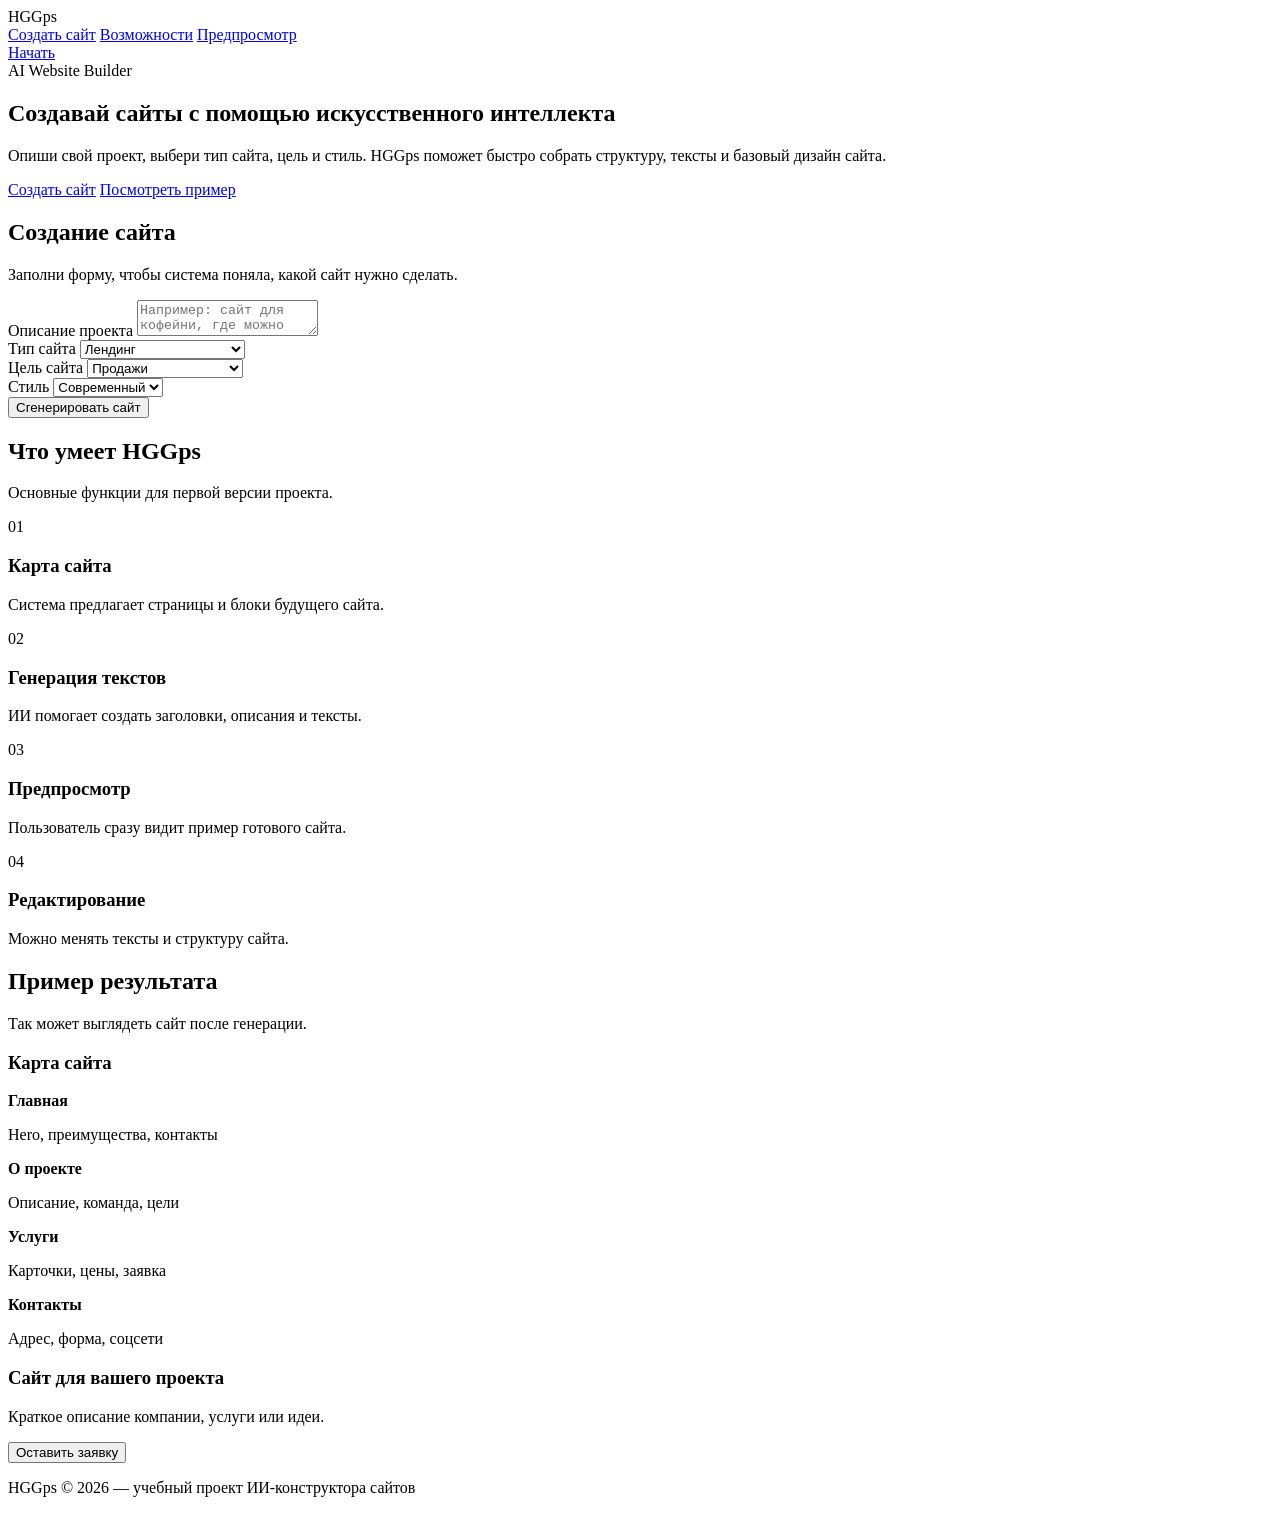
==== project/index.html @ 4121519c "Create index.html" ====
<!DOCTYPE html>
<html lang="ru">
<head>
  <meta charset="UTF-8" />
  <meta name="viewport" content="width=device-width, initial-scale=1.0" />
  <title>HGGps — ИИ-конструктор сайтов</title>
  <link rel="stylesheet" href="style.css" />
</head>
<body>

<header class="header">
  <div class="logo">HGGps</div>

  <nav class="nav">
    <a href="#create">Создать сайт</a>
    <a href="#features">Возможности</a>
    <a href="#preview">Предпросмотр</a>
  </nav>

  <a href="#create" class="header-btn">Начать</a>
</header>

<main>

  <section class="hero">
    <div class="hero-text">
      <span class="tag">AI Website Builder</span>

      <h1>Создавай сайты с помощью искусственного интеллекта</h1>

      <p>
        Опиши свой проект, выбери тип сайта, цель и стиль.
        HGGps поможет быстро собрать структуру, тексты и базовый дизайн сайта.
      </p>

      <div class="hero-buttons">
        <a href="#create" class="btn primary">Создать сайт</a>
        <a href="#preview" class="btn secondary">Посмотреть пример</a>
      </div>
    </div>

    <div class="hero-card">
      <div class="browser-top">
        <span></span>
        <span></span>
        <span></span>
      </div>

      <div class="mock-site">
        <div class="mock-banner"></div>
        <div class="mock-line big"></div>
        <div class="mock-line"></div>
        <div class="mock-line small"></div>

        <div class="mock-grid">
          <div></div>
          <div></div>
          <div></div>
        </div>
      </div>
    </div>
  </section>

  <section class="create" id="create">
    <div class="section-title">
      <h2>Создание сайта</h2>
      <p>Заполни форму, чтобы система поняла, какой сайт нужно сделать.</p>
    </div>

    <div class="form-card">
      <label>Описание проекта</label>
      <textarea
        id="description"
        placeholder="Например: сайт для кофейни, где можно посмотреть меню, адрес и акции"
      ></textarea>

      <div class="form-grid">
        <div>
          <label>Тип сайта</label>
          <select id="siteType">
            <option value="landing">Лендинг</option>
            <option value="multi_page">Многостраничный сайт</option>
            <option value="portfolio">Портфолио</option>
            <option value="event">Сайт мероприятия</option>
          </select>
        </div>

        <div>
          <label>Цель сайта</label>
          <select id="goal">
            <option value="sales">Продажи</option>
            <option value="info">Информация</option>
            <option value="leads">Заявки</option>
            <option value="presentation">Презентация проекта</option>
          </select>
        </div>

        <div>
          <label>Стиль</label>
          <select id="style">
            <option value="modern">Современный</option>
            <option value="minimal">Минимализм</option>
            <option value="business">Деловой</option>
            <option value="creative">Креативный</option>
          </select>
        </div>
      </div>

      <button class="btn primary full" type="button" onclick="generateSite()">
        Сгенерировать сайт
      </button>

      <div id="generation-result"></div>
    </div>
  </section>

  <section class="features" id="features">
    <div class="section-title">
      <h2>Что умеет HGGps</h2>
      <p>Основные функции для первой версии проекта.</p>
    </div>

    <div class="features-grid">
      <div class="feature-card">
        <span>01</span>
        <h3>Карта сайта</h3>
        <p>Система предлагает страницы и блоки будущего сайта.</p>
      </div>

      <div class="feature-card">
        <span>02</span>
        <h3>Генерация текстов</h3>
        <p>ИИ помогает создать заголовки, описания и тексты.</p>
      </div>

      <div class="feature-card">
        <span>03</span>
        <h3>Предпросмотр</h3>
        <p>Пользователь сразу видит пример готового сайта.</p>
      </div>

      <div class="feature-card">
        <span>04</span>
        <h3>Редактирование</h3>
        <p>Можно менять тексты и структуру сайта.</p>
      </div>
    </div>
  </section>

  <section class="preview" id="preview">
    <div class="section-title">
      <h2>Пример результата</h2>
      <p>Так может выглядеть сайт после генерации.</p>
    </div>

    <div class="preview-layout">
      <div class="sitemap">
        <h3>Карта сайта</h3>

        <div class="page active">
          <strong>Главная</strong>
          <p>Hero, преимущества, контакты</p>
        </div>

        <div class="page">
          <strong>О проекте</strong>
          <p>Описание, команда, цели</p>
        </div>

        <div class="page">
          <strong>Услуги</strong>
          <p>Карточки, цены, заявка</p>
        </div>

        <div class="page">
          <strong>Контакты</strong>
          <p>Адрес, форма, соцсети</p>
        </div>
      </div>

      <div class="site-preview">
        <div class="browser-top">
          <span></span>
          <span></span>
          <span></span>
        </div>

        <div class="preview-content">
          <div class="preview-hero">
            <h3>Сайт для вашего проекта</h3>
            <p>Краткое описание компании, услуги или идеи.</p>
            <button>Оставить заявку</button>
          </div>

          <div class="preview-blocks">
            <div></div>
            <div></div>
            <div></div>
          </div>
        </div>
      </div>
    </div>
  </section>

</main>

<footer class="footer">
  <p>HGGps © 2026 — учебный проект ИИ-конструктора сайтов</p>
</footer>

<script src="script.js"></script>
</body>
</html>
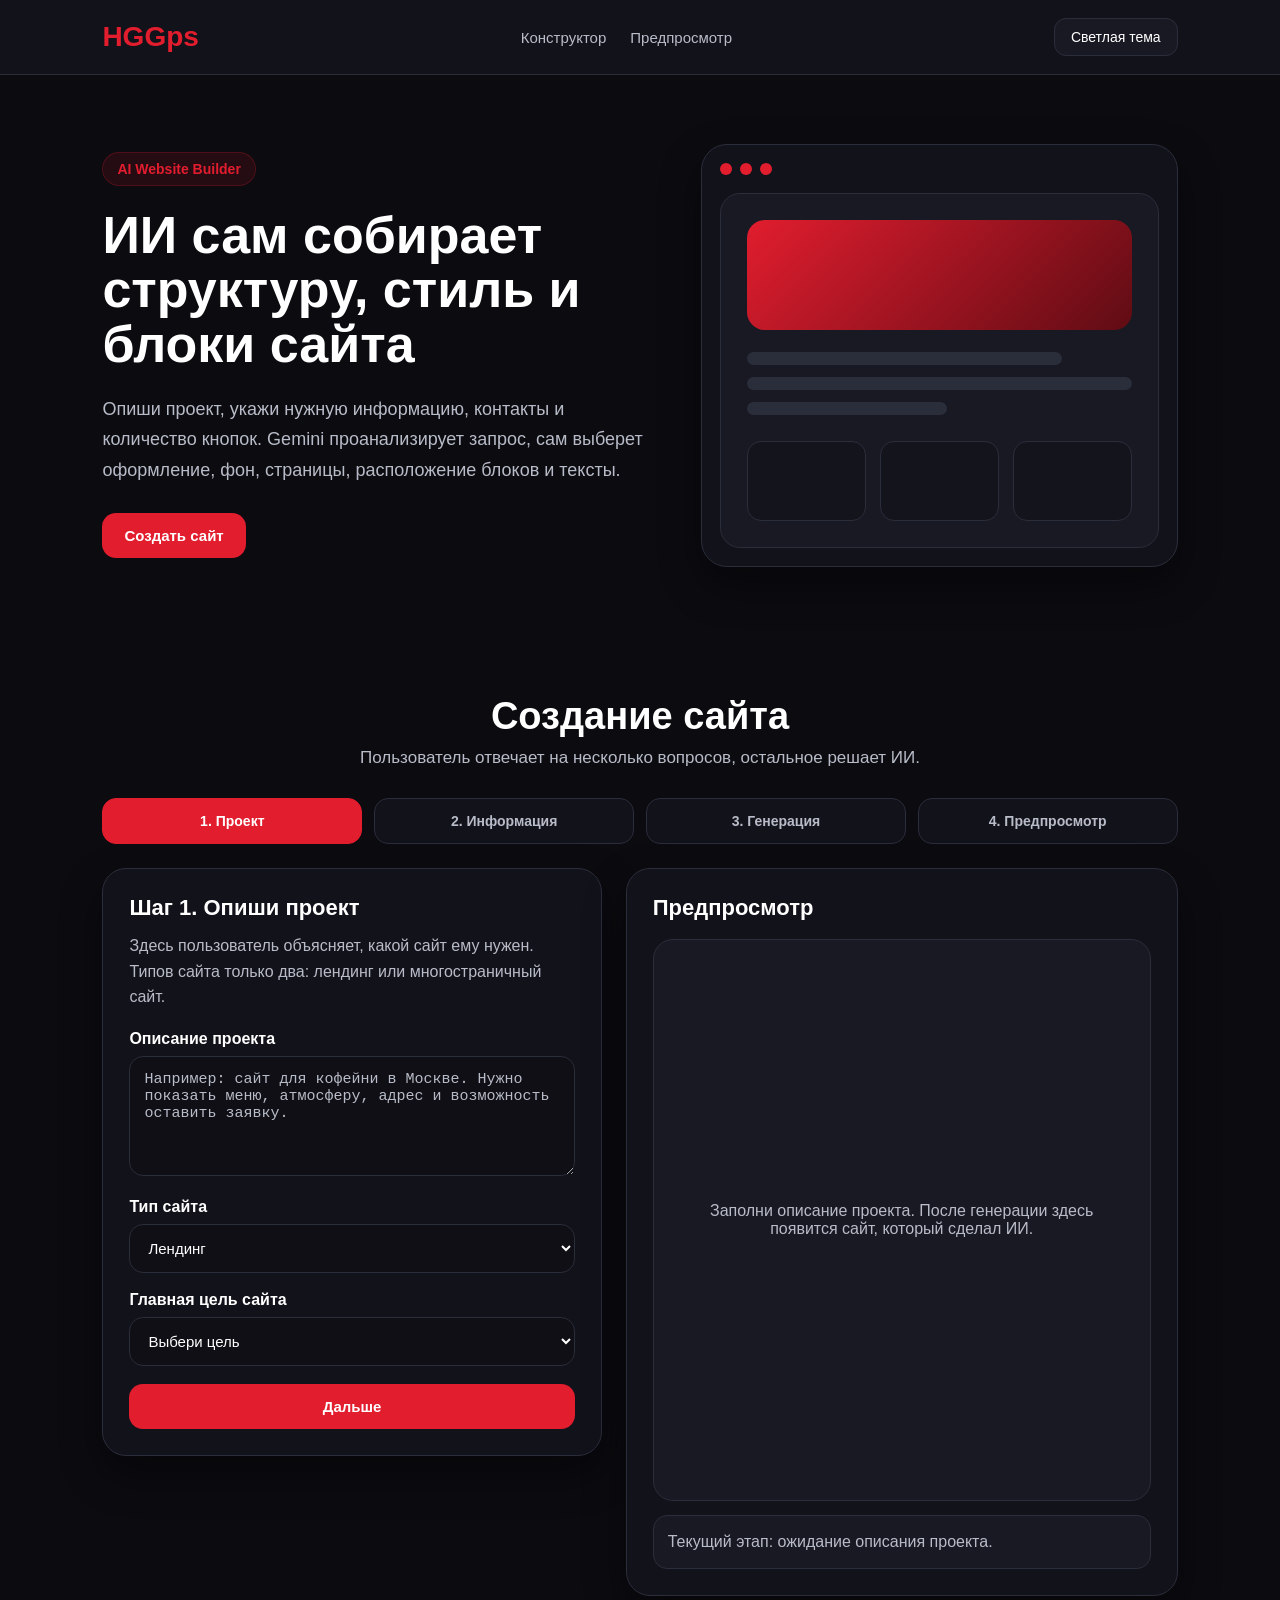
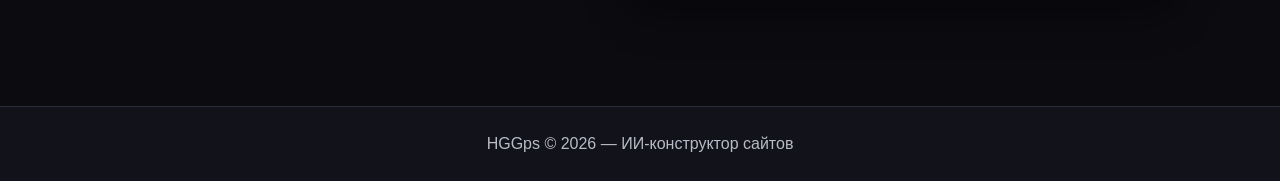
==== commit bdcfa704: "Update AI site generation flow" ====
--- a/project/index.html
+++ b/project/index.html
@@ -1,212 +1,174 @@
 <!DOCTYPE html>
 <html lang="ru">
 <head>
-  <meta charset="UTF-8" />
-  <meta name="viewport" content="width=device-width, initial-scale=1.0" />
+  <meta charset="UTF-8">
+  <meta name="viewport" content="width=device-width, initial-scale=1.0">
   <title>HGGps — ИИ-конструктор сайтов</title>
-  <link rel="stylesheet" href="style.css" />
+  <link rel="stylesheet" href="style.css">
 </head>
 <body>
 
 <header class="header">
   <div class="logo">HGGps</div>
-
   <nav class="nav">
-    <a href="#create">Создать сайт</a>
-    <a href="#features">Возможности</a>
+    <a href="#constructor">Конструктор</a>
     <a href="#preview">Предпросмотр</a>
   </nav>
-
-  <a href="#create" class="header-btn">Начать</a>
+  <button class="theme-toggle" id="themeToggle">Светлая тема</button>
 </header>
 
-<main>
-
+<main class="container">
   <section class="hero">
     <div class="hero-text">
-      <span class="tag">AI Website Builder</span>
-
-      <h1>Создавай сайты с помощью искусственного интеллекта</h1>
-
+      <span class="badge">AI Website Builder</span>
+      <h1>ИИ сам собирает структуру, стиль и блоки сайта</h1>
       <p>
-        Опиши свой проект, выбери тип сайта, цель и стиль.
-        HGGps поможет быстро собрать структуру, тексты и базовый дизайн сайта.
+        Опиши проект, укажи нужную информацию, контакты и количество кнопок.
+        Gemini проанализирует запрос, сам выберет оформление, фон, страницы,
+        расположение блоков и тексты.
       </p>
-
-      <div class="hero-buttons">
-        <a href="#create" class="btn primary">Создать сайт</a>
-        <a href="#preview" class="btn secondary">Посмотреть пример</a>
-      </div>
+      <a href="#constructor" class="btn btn-primary">Создать сайт</a>
     </div>
 
     <div class="hero-card">
-      <div class="browser-top">
-        <span></span>
-        <span></span>
-        <span></span>
-      </div>
-
-      <div class="mock-site">
-        <div class="mock-banner"></div>
-        <div class="mock-line big"></div>
-        <div class="mock-line"></div>
-        <div class="mock-line small"></div>
-
-        <div class="mock-grid">
-          <div></div>
-          <div></div>
-          <div></div>
-        </div>
+      <div class="window-top"><span></span><span></span><span></span></div>
+      <div class="hero-preview">
+        <div class="hero-preview-banner"></div>
+        <div class="hero-line large"></div>
+        <div class="hero-line"></div>
+        <div class="hero-line small"></div>
+        <div class="hero-grid"><div></div><div></div><div></div></div>
       </div>
     </div>
   </section>
 
-  <section class="create" id="create">
+  <section class="section" id="constructor">
     <div class="section-title">
       <h2>Создание сайта</h2>
-      <p>Заполни форму, чтобы система поняла, какой сайт нужно сделать.</p>
+      <p>Пользователь отвечает на несколько вопросов, остальное решает ИИ.</p>
     </div>
 
-    <div class="form-card">
-      <label>Описание проекта</label>
-      <textarea
-        id="description"
-        placeholder="Например: сайт для кофейни, где можно посмотреть меню, адрес и акции"
-      ></textarea>
+    <div class="steps">
+      <div class="step active" id="step1Indicator">1. Проект</div>
+      <div class="step" id="step2Indicator">2. Информация</div>
+      <div class="step" id="step3Indicator">3. Генерация</div>
+      <div class="step" id="step4Indicator">4. Предпросмотр</div>
+    </div>
 
-      <div class="form-grid">
-        <div>
-          <label>Тип сайта</label>
+    <div class="constructor-layout">
+      <div class="panel">
+        <div class="stage active" id="stage1">
+          <h3>Шаг 1. Опиши проект</h3>
+          <p class="stage-description">
+            Здесь пользователь объясняет, какой сайт ему нужен. Типов сайта только два: лендинг или многостраничный сайт.
+          </p>
+
+          <label for="projectDescription">Описание проекта</label>
+          <textarea id="projectDescription" placeholder="Например: сайт для кофейни в Москве. Нужно показать меню, атмосферу, адрес и возможность оставить заявку."></textarea>
+
+          <label for="siteType">Тип сайта</label>
           <select id="siteType">
-            <option value="landing">Лендинг</option>
-            <option value="multi_page">Многостраничный сайт</option>
-            <option value="portfolio">Портфолио</option>
-            <option value="event">Сайт мероприятия</option>
+            <option>Лендинг</option>
+            <option>Многостраничный сайт</option>
           </select>
+
+          <label for="goal">Главная цель сайта</label>
+          <select id="goal">
+            <option value="">Выбери цель</option>
+            <option>Получить заявки</option>
+            <option>Записать клиента</option>
+            <option>Рассказать о компании</option>
+            <option>Показать услуги</option>
+            <option>Показать портфолио</option>
+            <option>Рассказать о мероприятии</option>
+          </select>
+
+          <button class="btn btn-primary full-width" id="nextToInfoBtn">Дальше</button>
         </div>
 
-        <div>
-          <label>Цель сайта</label>
-          <select id="goal">
-            <option value="sales">Продажи</option>
-            <option value="info">Информация</option>
-            <option value="leads">Заявки</option>
-            <option value="presentation">Презентация проекта</option>
+        <div class="stage" id="stage2">
+          <h3>Шаг 2. Что должен понять ИИ</h3>
+          <p class="stage-description">
+            Не выбирай фон и расположение блоков из списка. Просто опиши, каким хочешь видеть сайт, а ИИ сам выберет стиль, фон и структуру.
+          </p>
+
+          <label for="designPreferences">Как ты хочешь видеть оформление сайта?</label>
+          <textarea id="designPreferences" placeholder="Например: современный тёмный сайт, красные акценты, крупный первый экран, строгий стиль, без лишних деталей."></textarea>
+
+          <label for="desiredInfo">Какую информацию нужно разместить на сайте?</label>
+          <textarea id="desiredInfo" placeholder="Например: меню, цены, преимущества, адрес, расписание, отзывы, команда, форма заявки."></textarea>
+
+          <div class="form-grid">
+            <div>
+              <label for="contactEmail">Почта</label>
+              <input id="contactEmail" type="email" placeholder="Можно оставить пустым">
+            </div>
+            <div>
+              <label for="contactPhone">Телефон</label>
+              <input id="contactPhone" type="text" placeholder="Можно оставить пустым">
+            </div>
+          </div>
+
+          <label for="buttonCount">Сколько кнопок нужно на первом экране?</label>
+          <select id="buttonCount">
+            <option value="1">1 кнопка</option>
+            <option value="2">2 кнопки</option>
+            <option value="3">3 кнопки</option>
+            <option value="4">4 кнопки</option>
+            <option value="5">5 кнопок</option>
           </select>
+
+          <div class="two-buttons">
+            <button class="btn btn-secondary full-width" id="backToProjectBtn">Назад</button>
+            <button class="btn btn-primary full-width" id="generateSiteBtn">Сгенерировать сайт ИИ</button>
+          </div>
         </div>
 
-        <div>
-          <label>Стиль</label>
-          <select id="style">
-            <option value="modern">Современный</option>
-            <option value="minimal">Минимализм</option>
-            <option value="business">Деловой</option>
-            <option value="creative">Креативный</option>
-          </select>
+        <div class="stage" id="stage3">
+          <h3>Шаг 3. Генерация</h3>
+          <p class="stage-description">
+            ИИ анализирует описание, выбирает карту сайта, стиль, фон, блоки, тексты, кнопки и контакты.
+          </p>
+          <div class="loader-box">
+            <div class="loader"></div>
+            <p id="loadingText">Сайт генерируется, пожалуйста, подождите.</p>
+          </div>
+        </div>
+
+        <div class="stage" id="stage4">
+          <h3>Шаг 4. Предпросмотр и публикация</h3>
+          <p class="stage-description">
+            Ниже показан сайт, который сделал ИИ. Если результат не подходит, можно перегенерировать другой вариант.
+          </p>
+
+          <div class="ai-summary" id="aiSummary"></div>
+
+          <label for="regenerationNote">Что изменить при перегенерации?</label>
+          <textarea id="regenerationNote" placeholder="Например: сделай сайт светлее, добавь больше блоков про цены, измени стиль на более премиальный."></textarea>
+
+          <div class="two-buttons">
+            <button class="btn btn-secondary full-width" id="regenerateBtn">Перегенерировать сайт</button>
+            <button class="btn btn-primary full-width" id="openGeneratedBtn">Открыть сайт</button>
+          </div>
+
+          <div id="publicLinkBox" class="public-link-box"></div>
         </div>
       </div>
 
-      <button class="btn primary full" type="button" onclick="generateSite()">
-        Сгенерировать сайт
-      </button>
-
-      <div id="generation-result"></div>
-    </div>
-  </section>
-
-  <section class="features" id="features">
-    <div class="section-title">
-      <h2>Что умеет HGGps</h2>
-      <p>Основные функции для первой версии проекта.</p>
-    </div>
-
-    <div class="features-grid">
-      <div class="feature-card">
-        <span>01</span>
-        <h3>Карта сайта</h3>
-        <p>Система предлагает страницы и блоки будущего сайта.</p>
-      </div>
-
-      <div class="feature-card">
-        <span>02</span>
-        <h3>Генерация текстов</h3>
-        <p>ИИ помогает создать заголовки, описания и тексты.</p>
-      </div>
-
-      <div class="feature-card">
-        <span>03</span>
+      <div class="panel preview-panel" id="preview">
         <h3>Предпросмотр</h3>
-        <p>Пользователь сразу видит пример готового сайта.</p>
-      </div>
-
-      <div class="feature-card">
-        <span>04</span>
-        <h3>Редактирование</h3>
-        <p>Можно менять тексты и структуру сайта.</p>
+        <div class="site-preview" id="sitePreview">
+          <div class="preview-empty">
+            Заполни описание проекта. После генерации здесь появится сайт, который сделал ИИ.
+          </div>
+        </div>
+        <div class="status-box" id="statusBox">Текущий этап: ожидание описания проекта.</div>
       </div>
     </div>
   </section>
-
-  <section class="preview" id="preview">
-    <div class="section-title">
-      <h2>Пример результата</h2>
-      <p>Так может выглядеть сайт после генерации.</p>
-    </div>
-
-    <div class="preview-layout">
-      <div class="sitemap">
-        <h3>Карта сайта</h3>
-
-        <div class="page active">
-          <strong>Главная</strong>
-          <p>Hero, преимущества, контакты</p>
-        </div>
-
-        <div class="page">
-          <strong>О проекте</strong>
-          <p>Описание, команда, цели</p>
-        </div>
-
-        <div class="page">
-          <strong>Услуги</strong>
-          <p>Карточки, цены, заявка</p>
-        </div>
-
-        <div class="page">
-          <strong>Контакты</strong>
-          <p>Адрес, форма, соцсети</p>
-        </div>
-      </div>
-
-      <div class="site-preview">
-        <div class="browser-top">
-          <span></span>
-          <span></span>
-          <span></span>
-        </div>
-
-        <div class="preview-content">
-          <div class="preview-hero">
-            <h3>Сайт для вашего проекта</h3>
-            <p>Краткое описание компании, услуги или идеи.</p>
-            <button>Оставить заявку</button>
-          </div>
-
-          <div class="preview-blocks">
-            <div></div>
-            <div></div>
-            <div></div>
-          </div>
-        </div>
-      </div>
-    </div>
-  </section>
-
 </main>
 
-<footer class="footer">
-  <p>HGGps © 2026 — учебный проект ИИ-конструктора сайтов</p>
-</footer>
+<footer class="footer"><p>HGGps © 2026 — ИИ-конструктор сайтов</p></footer>
 
 <script src="script.js"></script>
 </body>
--- a/project/style.css
+++ b/project/style.css
@@ -0,0 +1,107 @@
+* { margin: 0; padding: 0; box-sizing: border-box; }
+
+:root {
+  --bg: #0b0b10;
+  --surface: #12121a;
+  --surface-2: #191923;
+  --card: #14141d;
+  --text: #ffffff;
+  --text-soft: #b8bcc8;
+  --border: #2a2d3a;
+  --accent: #e11d2e;
+  --accent-hover: #b91523;
+  --accent-soft: rgba(225, 29, 46, 0.12);
+  --input: #0f0f15;
+  --shadow: rgba(0, 0, 0, 0.35);
+}
+
+body.light-theme {
+  --bg: #f7f8fb;
+  --surface: #ffffff;
+  --surface-2: #f1f3f8;
+  --card: #ffffff;
+  --text: #111827;
+  --text-soft: #5b6475;
+  --border: #e3e7ef;
+  --accent: #d61c2d;
+  --accent-hover: #b31725;
+  --accent-soft: rgba(214, 28, 45, 0.08);
+  --input: #ffffff;
+  --shadow: rgba(15, 23, 42, 0.08);
+}
+
+html { scroll-behavior: smooth; }
+body { font-family: Arial, sans-serif; background: var(--bg); color: var(--text); transition: .25s; }
+.container { width: 84%; margin: 0 auto; }
+
+.header { width: 100%; padding: 18px 8%; background: var(--surface); border-bottom: 1px solid var(--border); display: flex; align-items: center; justify-content: space-between; position: sticky; top: 0; z-index: 100; }
+.logo { font-size: 28px; font-weight: 800; color: var(--accent); }
+.nav { display: flex; gap: 24px; }
+.nav a { text-decoration: none; color: var(--text-soft); font-size: 15px; }
+.nav a:hover { color: var(--accent); }
+.theme-toggle { border: 1px solid var(--border); background: var(--surface-2); color: var(--text); padding: 10px 16px; border-radius: 12px; cursor: pointer; font-size: 14px; }
+
+.hero { min-height: 560px; display: grid; grid-template-columns: 1.15fr 1fr; gap: 50px; align-items: center; }
+.badge { display: inline-block; padding: 8px 14px; background: var(--accent-soft); color: var(--accent); border: 1px solid rgba(225,29,46,.22); border-radius: 999px; font-size: 14px; font-weight: 700; margin-bottom: 22px; }
+.hero h1 { font-size: 52px; line-height: 1.05; margin-bottom: 22px; }
+.hero p { font-size: 18px; color: var(--text-soft); line-height: 1.7; max-width: 650px; margin-bottom: 28px; }
+.btn { display: inline-block; text-decoration: none; border: none; cursor: pointer; padding: 14px 22px; border-radius: 14px; font-size: 15px; font-weight: 700; transition: .2s; text-align: center; }
+.btn-primary { background: var(--accent); color: white; }
+.btn-primary:hover { background: var(--accent-hover); }
+.btn-secondary { background: var(--surface-2); color: var(--text); border: 1px solid var(--border); }
+.btn:disabled { opacity: .7; cursor: not-allowed; }
+.full-width { width: 100%; }
+
+.hero-card, .panel { box-shadow: 0 18px 40px var(--shadow); }
+.hero-card { background: var(--surface); border: 1px solid var(--border); border-radius: 26px; padding: 18px; }
+.window-top { display: flex; gap: 8px; margin-bottom: 18px; }
+.window-top span { width: 12px; height: 12px; border-radius: 50%; background: var(--accent); }
+.hero-preview { background: var(--surface-2); border: 1px solid var(--border); border-radius: 20px; padding: 26px; min-height: 320px; }
+.hero-preview-banner { height: 110px; border-radius: 18px; background: linear-gradient(135deg, var(--accent), #5f0c14); margin-bottom: 22px; }
+.hero-line { height: 13px; border-radius: 999px; background: var(--border); margin-bottom: 12px; }
+.hero-line.large { width: 82%; }
+.hero-line.small { width: 52%; }
+.hero-grid { display: grid; grid-template-columns: repeat(3, 1fr); gap: 14px; margin-top: 26px; }
+.hero-grid div { height: 80px; border-radius: 14px; background: var(--card); border: 1px solid var(--border); }
+
+.section { padding: 60px 0; }
+.section-title { text-align: center; margin-bottom: 30px; }
+.section-title h2 { font-size: 38px; margin-bottom: 10px; }
+.section-title p { font-size: 17px; color: var(--text-soft); }
+.steps { display: grid; grid-template-columns: repeat(4, 1fr); gap: 12px; margin-bottom: 24px; }
+.step { padding: 14px; background: var(--surface); border: 1px solid var(--border); border-radius: 14px; text-align: center; color: var(--text-soft); font-weight: 700; font-size: 14px; }
+.step.active { color: white; background: var(--accent); border-color: var(--accent); }
+.step.done { color: var(--accent); background: var(--accent-soft); border-color: var(--accent); }
+.constructor-layout { display: grid; grid-template-columns: .95fr 1.05fr; gap: 24px; align-items: start; }
+.panel { background: var(--surface); border: 1px solid var(--border); border-radius: 24px; padding: 26px; }
+.stage { display: none; }
+.stage.active { display: block; }
+.stage h3, .preview-panel h3 { font-size: 22px; margin-bottom: 12px; }
+.stage-description { color: var(--text-soft); line-height: 1.6; margin-bottom: 20px; }
+label { display: block; font-weight: 700; margin-bottom: 8px; }
+textarea, select, input { width: 100%; background: var(--input); color: var(--text); border: 1px solid var(--border); border-radius: 14px; padding: 14px; font-size: 15px; outline: none; margin-bottom: 18px; }
+textarea { min-height: 120px; resize: vertical; }
+textarea::placeholder, input::placeholder { color: var(--text-soft); }
+textarea:focus, select:focus, input:focus { border-color: var(--accent); }
+.form-grid, .two-buttons { display: grid; grid-template-columns: 1fr 1fr; gap: 12px; }
+
+.site-preview { margin-top: 18px; min-height: 560px; border-radius: 20px; overflow: hidden; border: 1px solid var(--border); background: var(--surface-2); }
+.preview-empty { min-height: 560px; display: flex; align-items: center; justify-content: center; text-align: center; color: var(--text-soft); padding: 30px; }
+.preview-frame { width: 100%; height: 700px; border: none; background: white; display: block; }
+.status-box { margin-top: 14px; padding: 14px; background: var(--surface-2); border: 1px solid var(--border); border-radius: 14px; color: var(--text-soft); line-height: 1.5; }
+.public-link-box { margin-top: 18px; padding: 16px; background: var(--surface-2); border: 1px solid var(--border); border-radius: 14px; display: none; }
+.public-link-box.visible { display: block; }
+.public-link-box strong { display: block; margin-bottom: 10px; color: var(--text); }
+.public-link-box p { color: var(--text-soft); line-height: 1.6; margin-bottom: 12px; }
+.public-link { display: block; color: var(--accent); word-break: break-all; margin-bottom: 14px; }
+.public-link-actions { display: grid; grid-template-columns: 1fr 1fr; gap: 12px; margin-top: 12px; }
+.ai-summary { margin-bottom: 18px; padding: 16px; border-radius: 16px; background: var(--surface-2); border: 1px solid var(--border); color: var(--text-soft); line-height: 1.6; }
+.ai-summary strong { color: var(--text); }
+.ai-summary ul { margin: 10px 0 0 18px; }
+.loader-box { min-height: 260px; display: flex; flex-direction: column; justify-content: center; align-items: center; text-align: center; gap: 18px; }
+.loader { width: 54px; height: 54px; border-radius: 50%; border: 5px solid var(--border); border-top-color: var(--accent); animation: spin 1s linear infinite; }
+@keyframes spin { to { transform: rotate(360deg); } }
+.footer { margin-top: 50px; padding: 28px; text-align: center; color: var(--text-soft); background: var(--surface); border-top: 1px solid var(--border); }
+
+@media (max-width: 1100px) { .container { width: 90%; } .hero, .constructor-layout { grid-template-columns: 1fr; } .steps { grid-template-columns: 1fr 1fr; } .hero h1 { font-size: 42px; } }
+@media (max-width: 700px) { .header { flex-direction: column; gap: 14px; } .nav { flex-wrap: wrap; justify-content: center; } .hero { min-height: auto; padding: 50px 0 20px; } .hero h1 { font-size: 34px; } .hero-grid, .form-grid, .two-buttons, .public-link-actions { grid-template-columns: 1fr; } .section-title h2 { font-size: 30px; } }
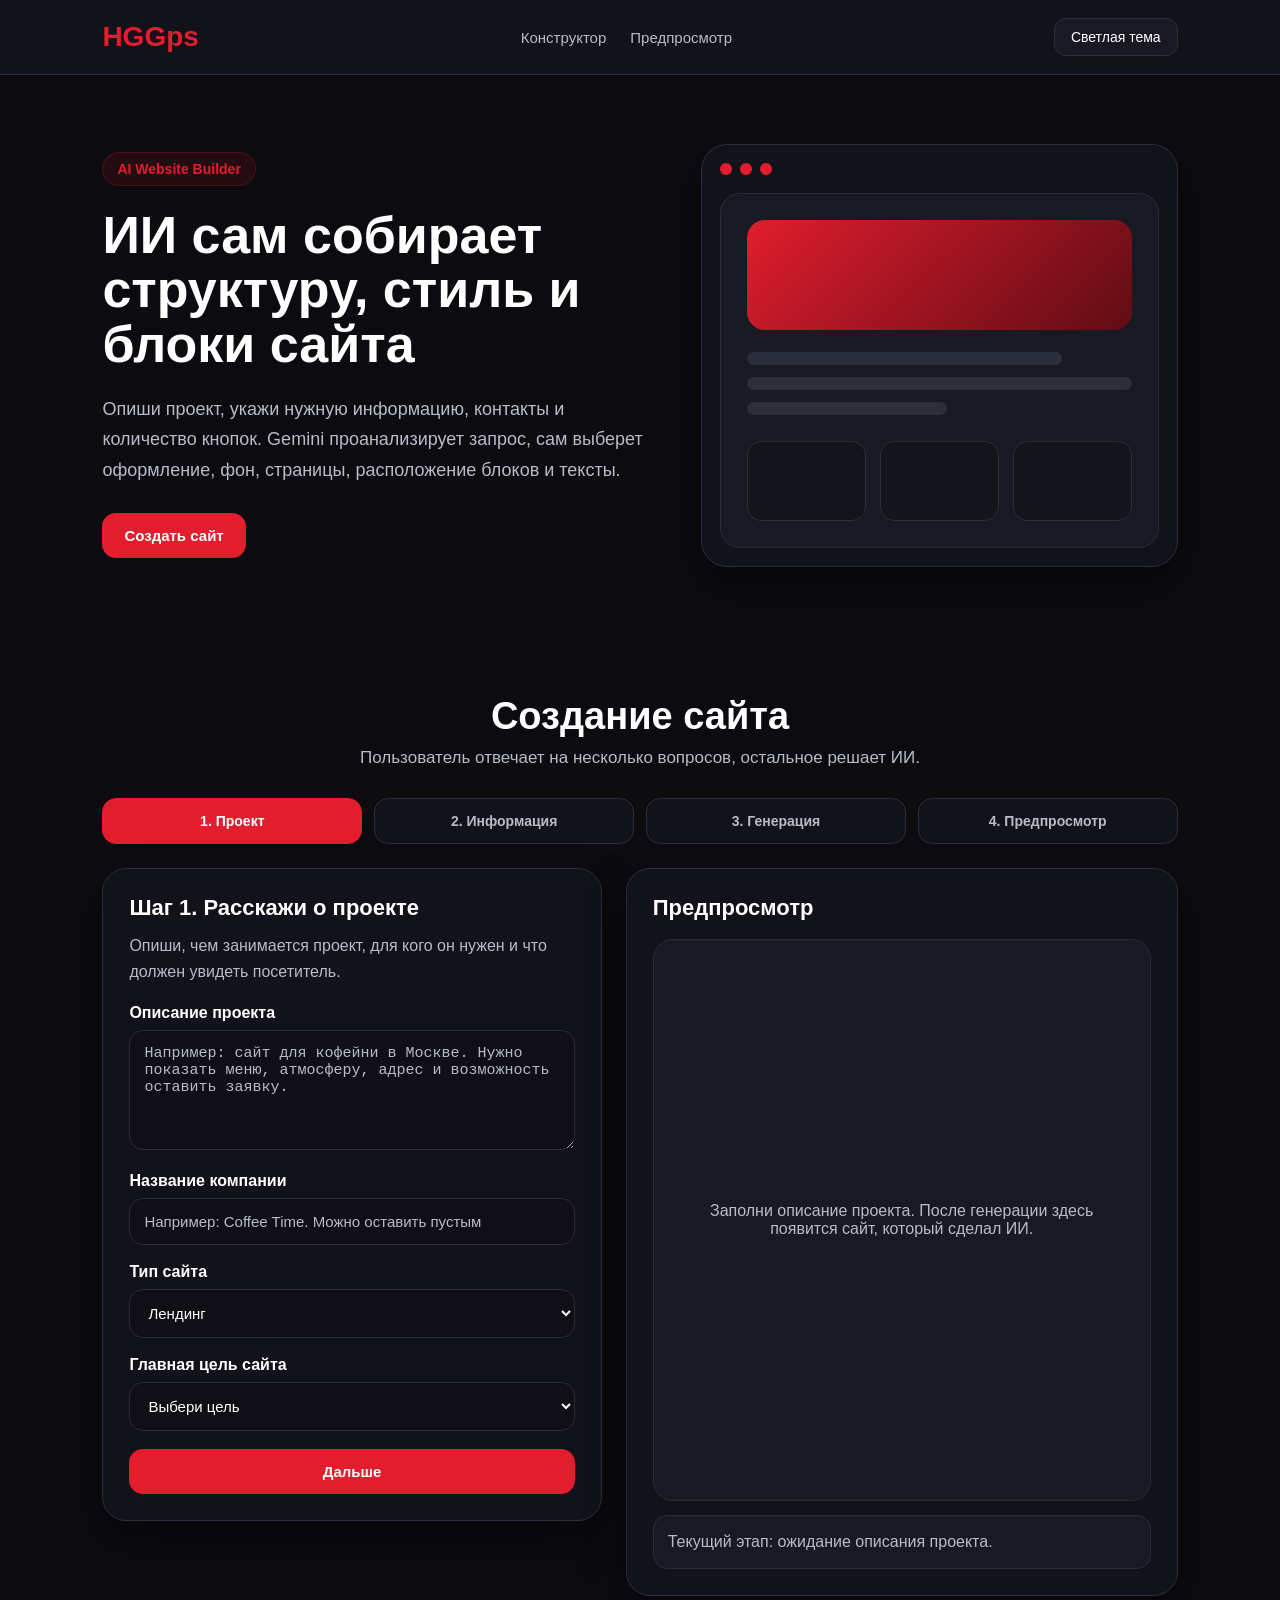
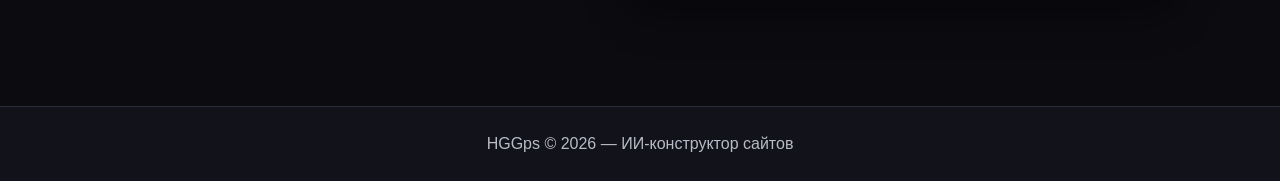
==== commit 6973e99b: "new" ====
--- a/project/index.html
+++ b/project/index.html
@@ -58,13 +58,16 @@
     <div class="constructor-layout">
       <div class="panel">
         <div class="stage active" id="stage1">
-          <h3>Шаг 1. Опиши проект</h3>
+          <h3>Шаг 1. Расскажи о проекте</h3>
           <p class="stage-description">
-            Здесь пользователь объясняет, какой сайт ему нужен. Типов сайта только два: лендинг или многостраничный сайт.
+            Опиши, чем занимается проект, для кого он нужен и что должен увидеть посетитель.
           </p>
 
           <label for="projectDescription">Описание проекта</label>
           <textarea id="projectDescription" placeholder="Например: сайт для кофейни в Москве. Нужно показать меню, атмосферу, адрес и возможность оставить заявку."></textarea>
+
+          <label for="companyName">Название компании</label>
+          <input id="companyName" type="text" placeholder="Например: Coffee Time. Можно оставить пустым">
 
           <label for="siteType">Тип сайта</label>
           <select id="siteType">
@@ -87,9 +90,9 @@
         </div>
 
         <div class="stage" id="stage2">
-          <h3>Шаг 2. Что должен понять ИИ</h3>
+          <h3>Шаг 2. Пожелания к сайту</h3>
           <p class="stage-description">
-            Не выбирай фон и расположение блоков из списка. Просто опиши, каким хочешь видеть сайт, а ИИ сам выберет стиль, фон и структуру.
+            Напиши, что должно быть на сайте и каким ты хочешь видеть результат.
           </p>
 
           <label for="designPreferences">Как ты хочешь видеть оформление сайта?</label>
